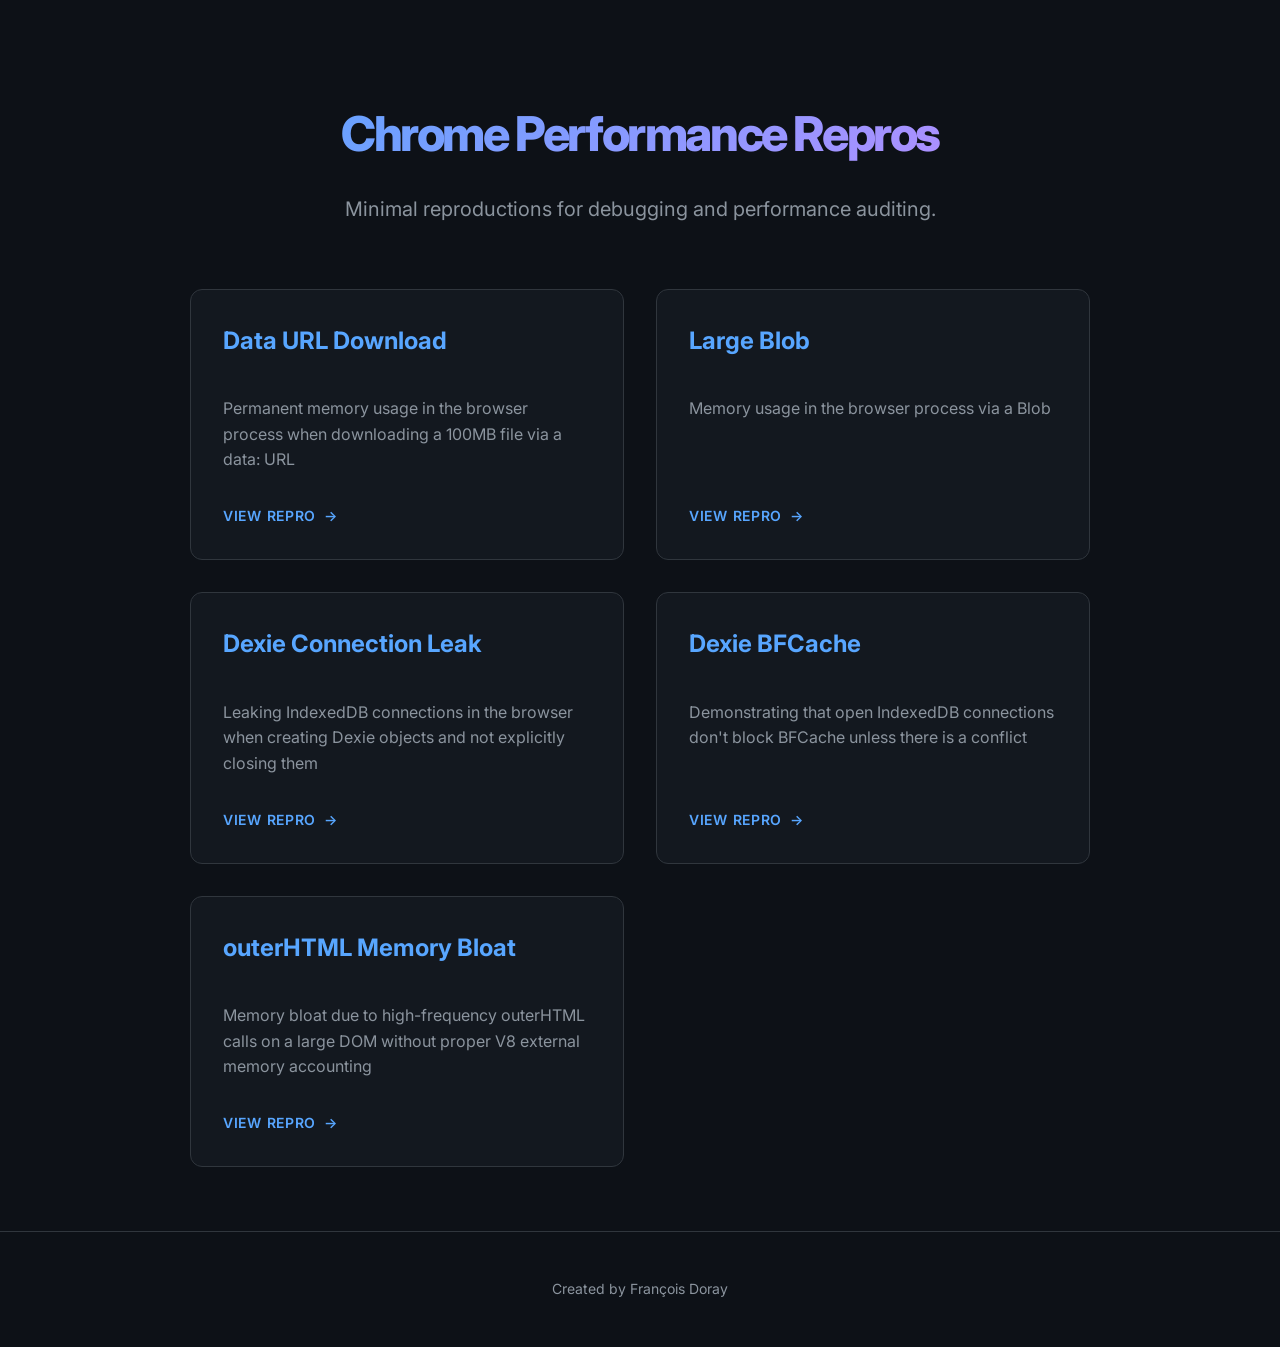
==== index.html @ 8e284225 "Remove broken dexie-delete-hang.html repro" ====
<!doctype html>
<html lang="en">
  <head>
    <meta charset="UTF-8" />
    <meta name="viewport" content="width=device-width, initial-scale=1.0" />
    <title>Chrome Performance Repros</title>
    <link rel="stylesheet" href="styles.css" />
    <link rel="preconnect" href="https://fonts.googleapis.com" />
    <link rel="preconnect" href="https://fonts.gstatic.com" crossorigin />
    <link
      href="https://fonts.googleapis.com/css2?family=Inter:wght@400;500;600;800&display=swap"
      rel="stylesheet"
    />
    <meta
      name="description"
      content="A collection of minimal reproductions for Chrome performance issues."
    />
  </head>
  <body>
    <div class="container">
      <header>
        <h1>Chrome Performance Repros</h1>
        <p class="subtitle">
          Minimal reproductions for debugging and performance auditing.
        </p>
      </header>

      <div class="repros-grid">
        <a href="data-url-download.html" class="card">
          <h2>Data URL Download</h2>
          <p>
            Permanent memory usage in the browser process when downloading a
            100MB file via a data: URL
          </p>
          <div class="card-footer">View Repro</div>
        </a>

        <a href="blob-leak.html" class="card">
          <h2>Large Blob</h2>
          <p>Memory usage in the browser process via a Blob</p>
          <div class="card-footer">View Repro</div>
        </a>

        <a href="dexie-leak.html" class="card">
          <h2>Dexie Connection Leak</h2>
          <p>
            Leaking IndexedDB connections in the browser when creating Dexie
            objects and not explicitly closing them
          </p>
          <div class="card-footer">View Repro</div>
        </a>
        <a href="bfcache-dexie.html" class="card">
          <h2>Dexie BFCache</h2>
          <p>
            Demonstrating that open IndexedDB connections don't block BFCache
            unless there is a conflict
          </p>
          <div class="card-footer">View Repro</div>
        </a>
        <a href="outer-html-leak.html" class="card">
          <h2>outerHTML Memory Bloat</h2>
          <p>
            Memory bloat due to high-frequency outerHTML calls on a large DOM
            without proper V8 external memory accounting
          </p>
          <div class="card-footer">View Repro</div>
        </a>

      </div>
    </div>

    <footer>
      <p>Created by François Doray</p>
    </footer>
  </body>
</html>
---- styles.css ----
:root {
  --bg-color: #0d1117;
  --panel-bg: rgba(22, 27, 34, 0.8);
  --text-color: #c9d1d9;
  --accent-color: #58a6ff;
  --secondary-color: #8b949e;
  --border-color: #30363d;
  --card-hover: #161b22;
  --transition: all 0.3s ease;
}

body {
  margin: 0;
  padding: 0;
  font-family:
    "Inter",
    -apple-system,
    BlinkMacSystemFont,
    "Segoe UI",
    Roboto,
    sans-serif;
  background-color: var(--bg-color);
  color: var(--text-color);
  line-height: 1.6;
  display: flex;
  flex-direction: column;
  min-height: 100vh;
}

a {
  color: var(--accent-color);
  text-decoration: none;
  transition: var(--transition);
}

a:hover {
  text-decoration: underline;
  filter: brightness(1.2);
}

code {
  font-family:
    "Fira Code", "Cascadia Code", Consolas, Monaco, "Andale Mono",
    "Ubuntu Mono", monospace;
  background: rgba(88, 166, 255, 0.1);
  color: var(--accent-color);
  padding: 0.2rem 0.4rem;
  border-radius: 4px;
  font-size: 0.9em;
}
.container {
  max-width: 900px;
  margin: 0 auto;
  padding: 4rem 2rem;
  flex-grow: 1;
}

header {
  text-align: center;
  margin-bottom: 4rem;
}

h1 {
  font-size: 3rem;
  font-weight: 800;
  margin-bottom: 0.5rem;
  background: linear-gradient(135deg, #58a6ff 0%, #bc8cff 100%);
  -webkit-background-clip: text;
  background-clip: text;
  -webkit-text-fill-color: transparent;
  letter-spacing: -0.05em;
}

p.subtitle {
  color: var(--secondary-color);
  font-size: 1.25rem;
}

.repros-grid {
  display: grid;
  grid-template-columns: repeat(auto-fit, minmax(280px, 1fr));
  gap: 2rem;
}

.card {
  background: var(--panel-bg);
  border: 1px solid var(--border-color);
  border-radius: 12px;
  padding: 2rem;
  text-decoration: none;
  color: inherit;
  transition: var(--transition);
  backdrop-filter: blur(10px);
  display: flex;
  flex-direction: column;
}

.card:hover {
  transform: translateY(-5px);
  border-color: var(--accent-color);
  background: var(--card-hover);
  box-shadow: 0 10px 30px rgba(0, 0, 0, 0.5);
  text-decoration: none;
}

.card h2 {
  margin-top: 0;
  font-size: 1.5rem;
  color: var(--accent-color);
}

.card p {
  color: var(--secondary-color);
  margin-bottom: 2rem;
  flex-grow: 1;
}

.card-footer {
  font-size: 0.875rem;
  font-weight: 600;
  text-transform: uppercase;
  letter-spacing: 0.05em;
  color: var(--accent-color);
  display: flex;
  align-items: center;
}

.card-footer::after {
  content: "→";
  margin-left: 0.5rem;
  transition: var(--transition);
}

.card:hover .card-footer::after {
  transform: translateX(5px);
}

footer {
  text-align: center;
  padding: 2rem;
  color: var(--secondary-color);
  font-size: 0.875rem;
  border-top: 1px solid var(--border-color);
}

/* Back button for subpages */
.back-link {
  display: inline-flex;
  align-items: center;
  color: var(--secondary-color);
  text-decoration: none;
  margin-bottom: 2rem;
  font-weight: 500;
  transition: var(--transition);
}

.back-link:hover {
  color: var(--accent-color);
  text-decoration: none;
}

.back-link::before {
  content: "←";
  margin-right: 0.5rem;
}

/* Specific Repro UI */
.repro-container {
  background: var(--panel-bg);
  border: 1px solid var(--border-color);
  border-radius: 16px;
  padding: 3rem;
  backdrop-filter: blur(10px);
}

.btn {
  background: var(--accent-color);
  color: white;
  border: none;
  padding: 0.75rem 1.5rem;
  border-radius: 8px;
  font-size: 1rem;
  font-weight: 600;
  cursor: pointer;
  transition: var(--transition);
  display: inline-block;
  text-decoration: none;
}

.btn:hover {
  filter: brightness(1.2);
  transform: translateY(-2px);
  box-shadow: 0 4px 12px rgba(88, 166, 255, 0.3);
}

.btn-secondary {
  background: transparent;
  border: 1px solid var(--border-color);
  color: var(--text-color);
  margin-left: 1rem;
}

.btn-secondary:hover {
  border-color: var(--secondary-color);
}

.status-panel {
  margin-top: 2rem;
  background: rgba(0, 0, 0, 0.2);
  border-radius: 8px;
  padding: 1.5rem;
  border-left: 4px solid var(--accent-color);
}

.status-item {
  display: flex;
  justify-content: space-between;
  margin-bottom: 0.5rem;
}

.status-label {
  color: var(--secondary-color);
}

.status-value {
  font-family: monospace;
  font-weight: 600;
}
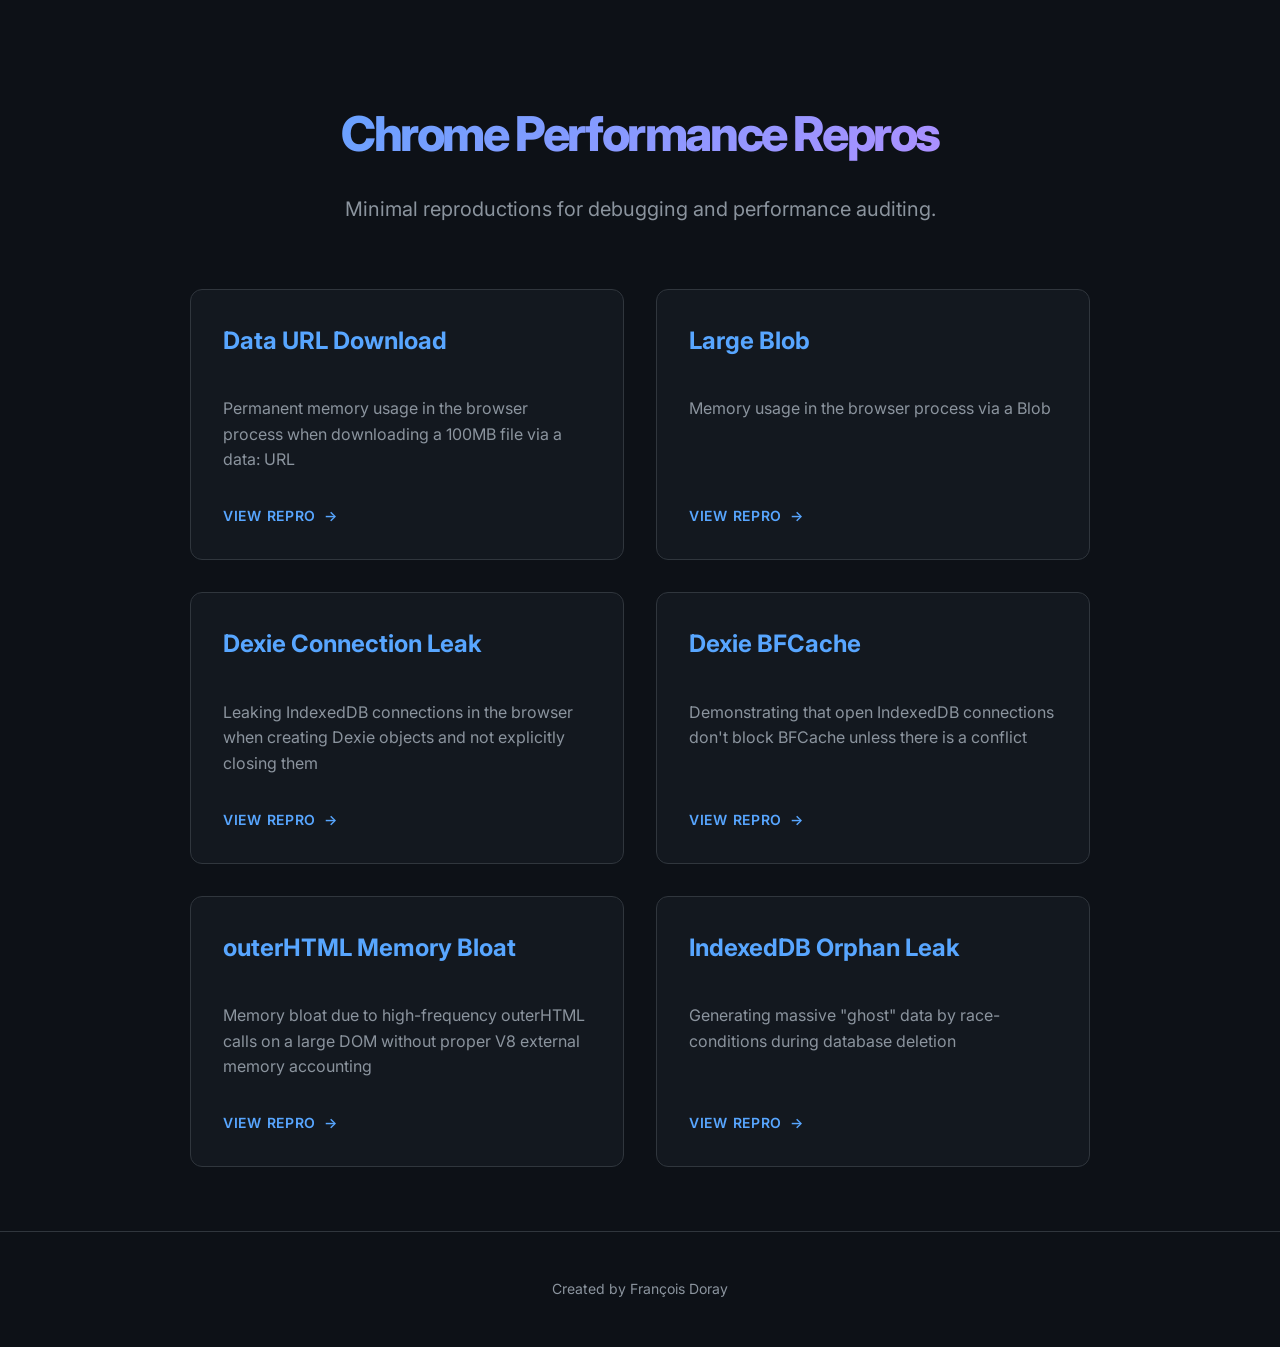
==== commit cbe0c23e: "Add IndexedDB Orphan Leak reproduction" ====
--- a/index.html
+++ b/index.html
@@ -66,6 +66,15 @@
           <div class="card-footer">View Repro</div>
         </a>
 
+        <a href="idb-orphan-leak.html" class="card">
+          <h2>IndexedDB Orphan Leak</h2>
+          <p>
+            Generating massive "ghost" data by race-conditions during database
+            deletion
+          </p>
+          <div class="card-footer">View Repro</div>
+        </a>
+
       </div>
     </div>
 
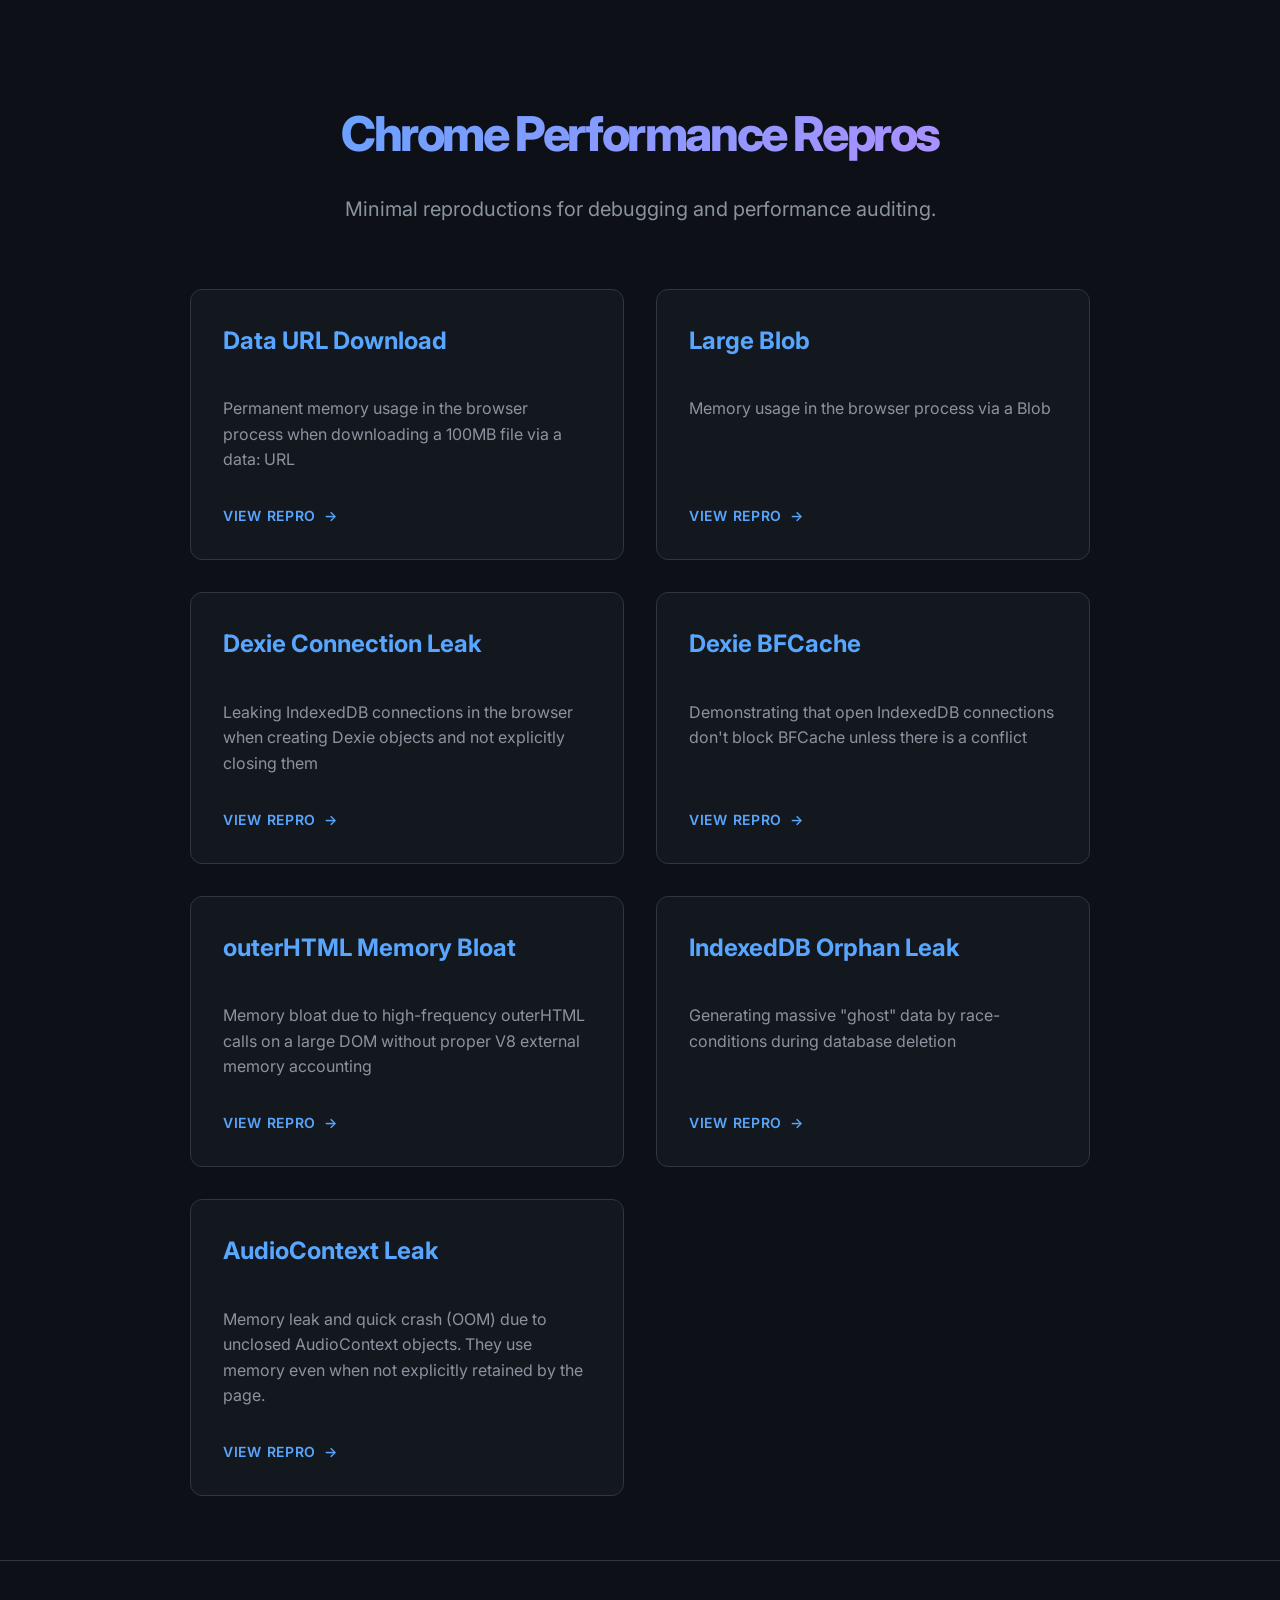
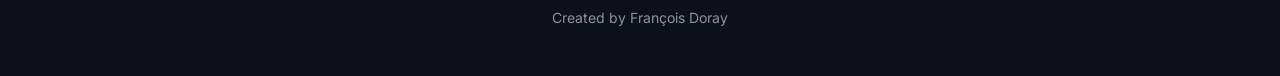
==== commit a6ae3412: "Add AudioContext leak repro" ====
--- a/index.html
+++ b/index.html
@@ -75,6 +75,15 @@
           <div class="card-footer">View Repro</div>
         </a>
 
+        <a href="audio-context-leak.html" class="card">
+          <h2>AudioContext Leak</h2>
+          <p>
+            Memory leak and quick crash (OOM) due to unclosed AudioContext objects.
+            They use memory even when not explicitly retained by the page.
+          </p>
+          <div class="card-footer">View Repro</div>
+        </a>
+
       </div>
     </div>
 
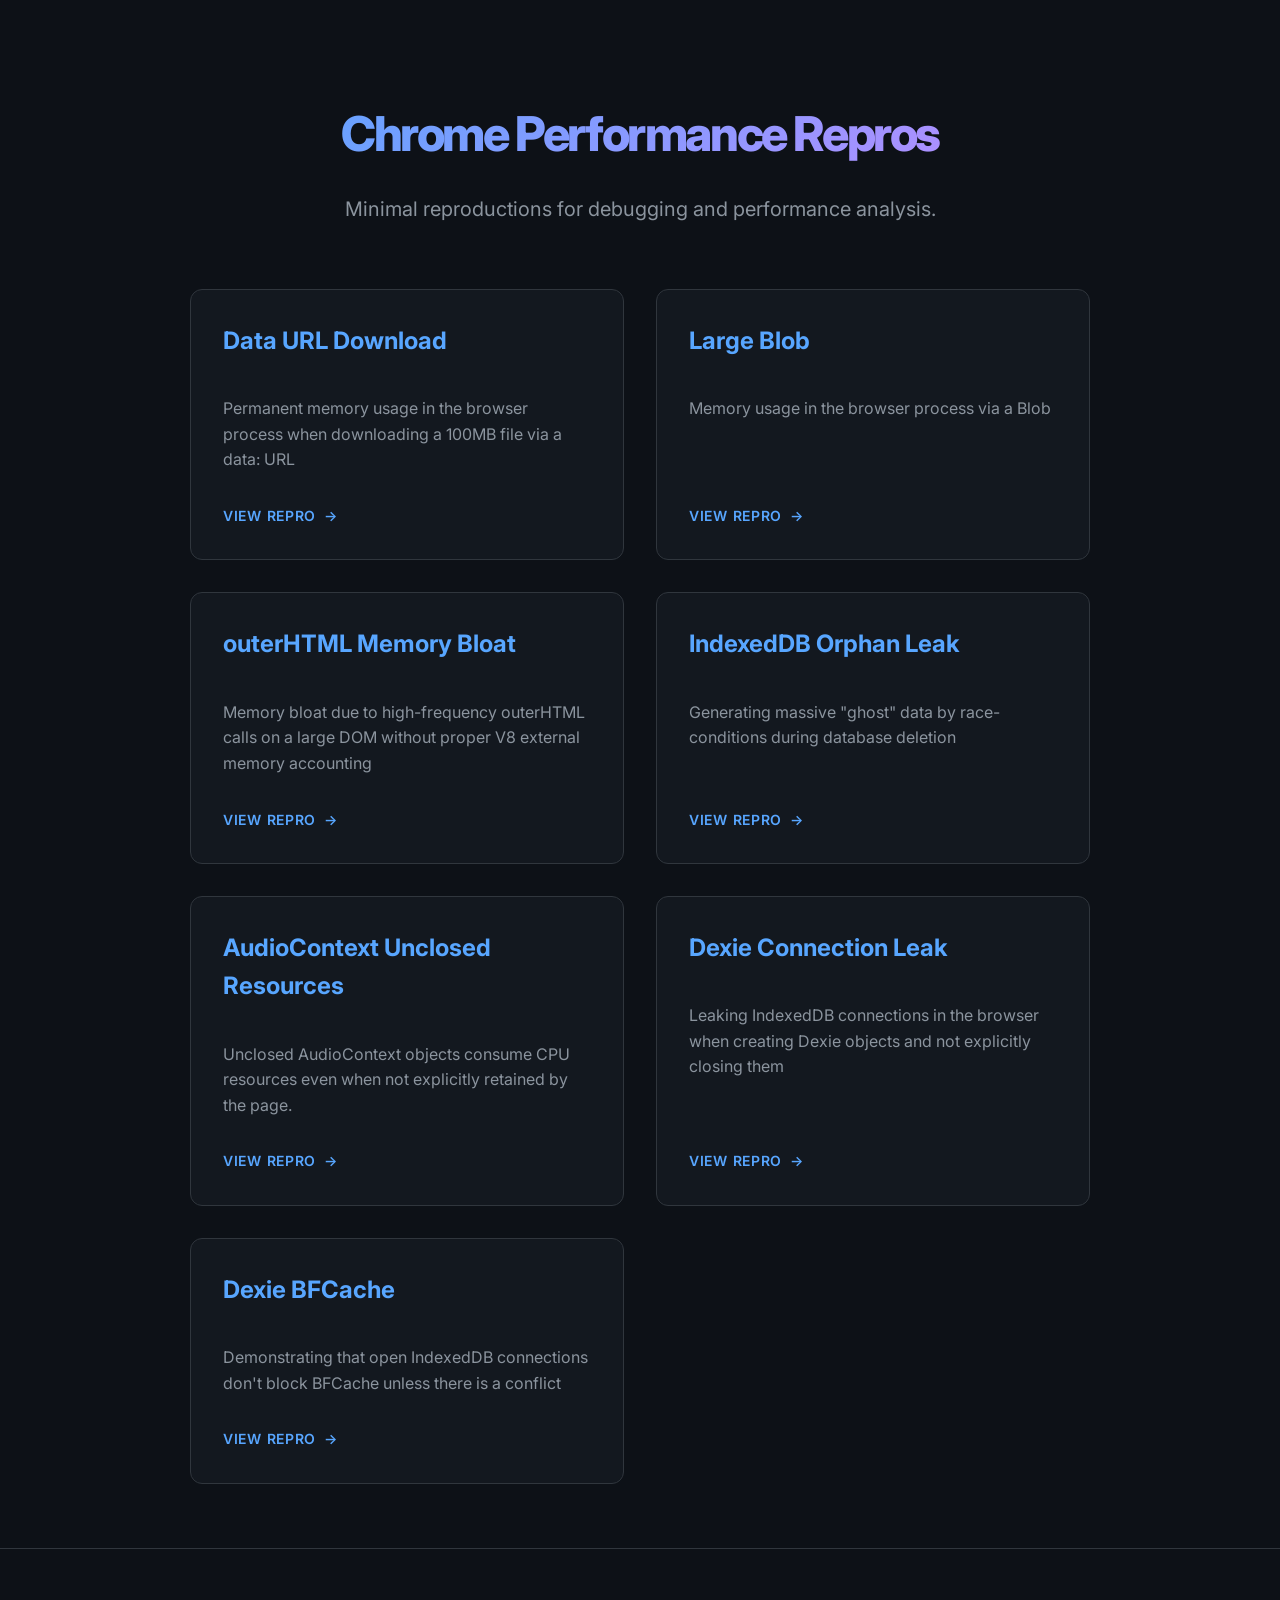
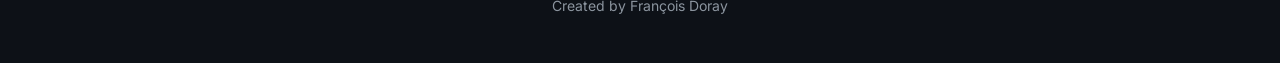
==== commit b2f0dfde: "Improve performance repros: update AudioContext, data: URL download, and IDB quota claims" ====
--- a/index.html
+++ b/index.html
@@ -21,7 +21,7 @@
       <header>
         <h1>Chrome Performance Repros</h1>
         <p class="subtitle">
-          Minimal reproductions for debugging and performance auditing.
+          Minimal reproductions for debugging and performance analysis.
         </p>
       </header>
 
@@ -41,22 +41,6 @@
           <div class="card-footer">View Repro</div>
         </a>
 
-        <a href="dexie-leak.html" class="card">
-          <h2>Dexie Connection Leak</h2>
-          <p>
-            Leaking IndexedDB connections in the browser when creating Dexie
-            objects and not explicitly closing them
-          </p>
-          <div class="card-footer">View Repro</div>
-        </a>
-        <a href="bfcache-dexie.html" class="card">
-          <h2>Dexie BFCache</h2>
-          <p>
-            Demonstrating that open IndexedDB connections don't block BFCache
-            unless there is a conflict
-          </p>
-          <div class="card-footer">View Repro</div>
-        </a>
         <a href="outer-html-leak.html" class="card">
           <h2>outerHTML Memory Bloat</h2>
           <p>
@@ -76,14 +60,29 @@
         </a>
 
         <a href="audio-context-leak.html" class="card">
-          <h2>AudioContext Leak</h2>
+          <h2>AudioContext Unclosed Resources</h2>
           <p>
-            Memory leak and quick crash (OOM) due to unclosed AudioContext objects.
-            They use memory even when not explicitly retained by the page.
+            Unclosed AudioContext objects consume CPU resources even when not explicitly retained by the page.
           </p>
           <div class="card-footer">View Repro</div>
         </a>
 
+        <a href="dexie-leak.html" class="card">
+          <h2>Dexie Connection Leak</h2>
+          <p>
+            Leaking IndexedDB connections in the browser when creating Dexie
+            objects and not explicitly closing them
+          </p>
+          <div class="card-footer">View Repro</div>
+        </a>
+        <a href="bfcache-dexie.html" class="card">
+          <h2>Dexie BFCache</h2>
+          <p>
+            Demonstrating that open IndexedDB connections don't block BFCache
+            unless there is a conflict
+          </p>
+          <div class="card-footer">View Repro</div>
+        </a>
       </div>
     </div>
 
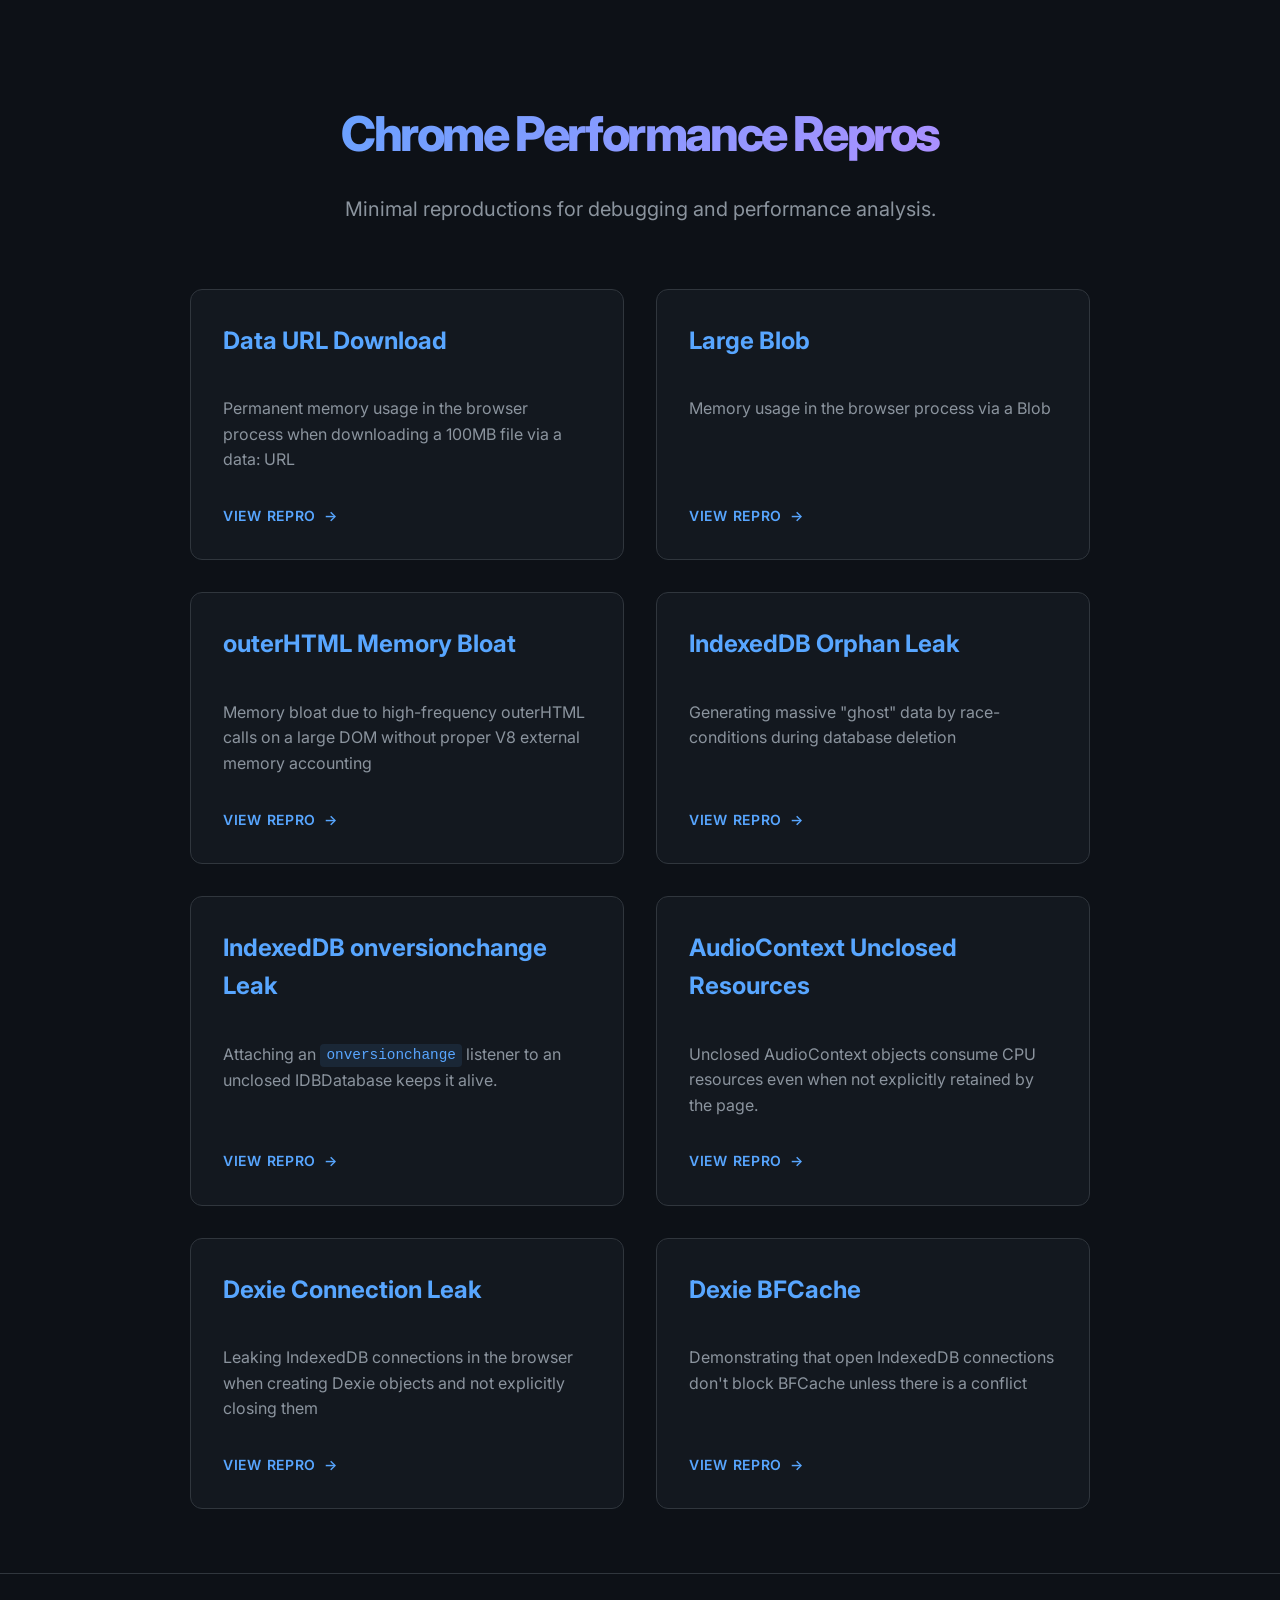
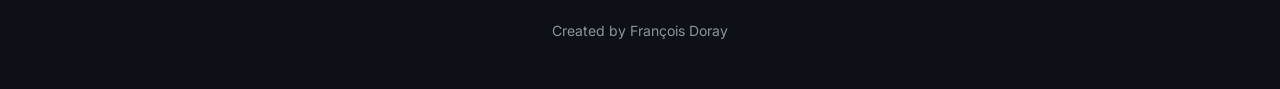
==== commit aaf3b238: "Add idb-onversionchange-leak repro" ====
--- a/index.html
+++ b/index.html
@@ -59,6 +59,14 @@
           <div class="card-footer">View Repro</div>
         </a>
 
+        <a href="idb-onversionchange-leak.html" class="card">
+          <h2>IndexedDB onversionchange Leak</h2>
+          <p>
+            Attaching an <code>onversionchange</code> listener to an unclosed IDBDatabase keeps it alive.
+          </p>
+          <div class="card-footer">View Repro</div>
+        </a>
+
         <a href="audio-context-leak.html" class="card">
           <h2>AudioContext Unclosed Resources</h2>
           <p>
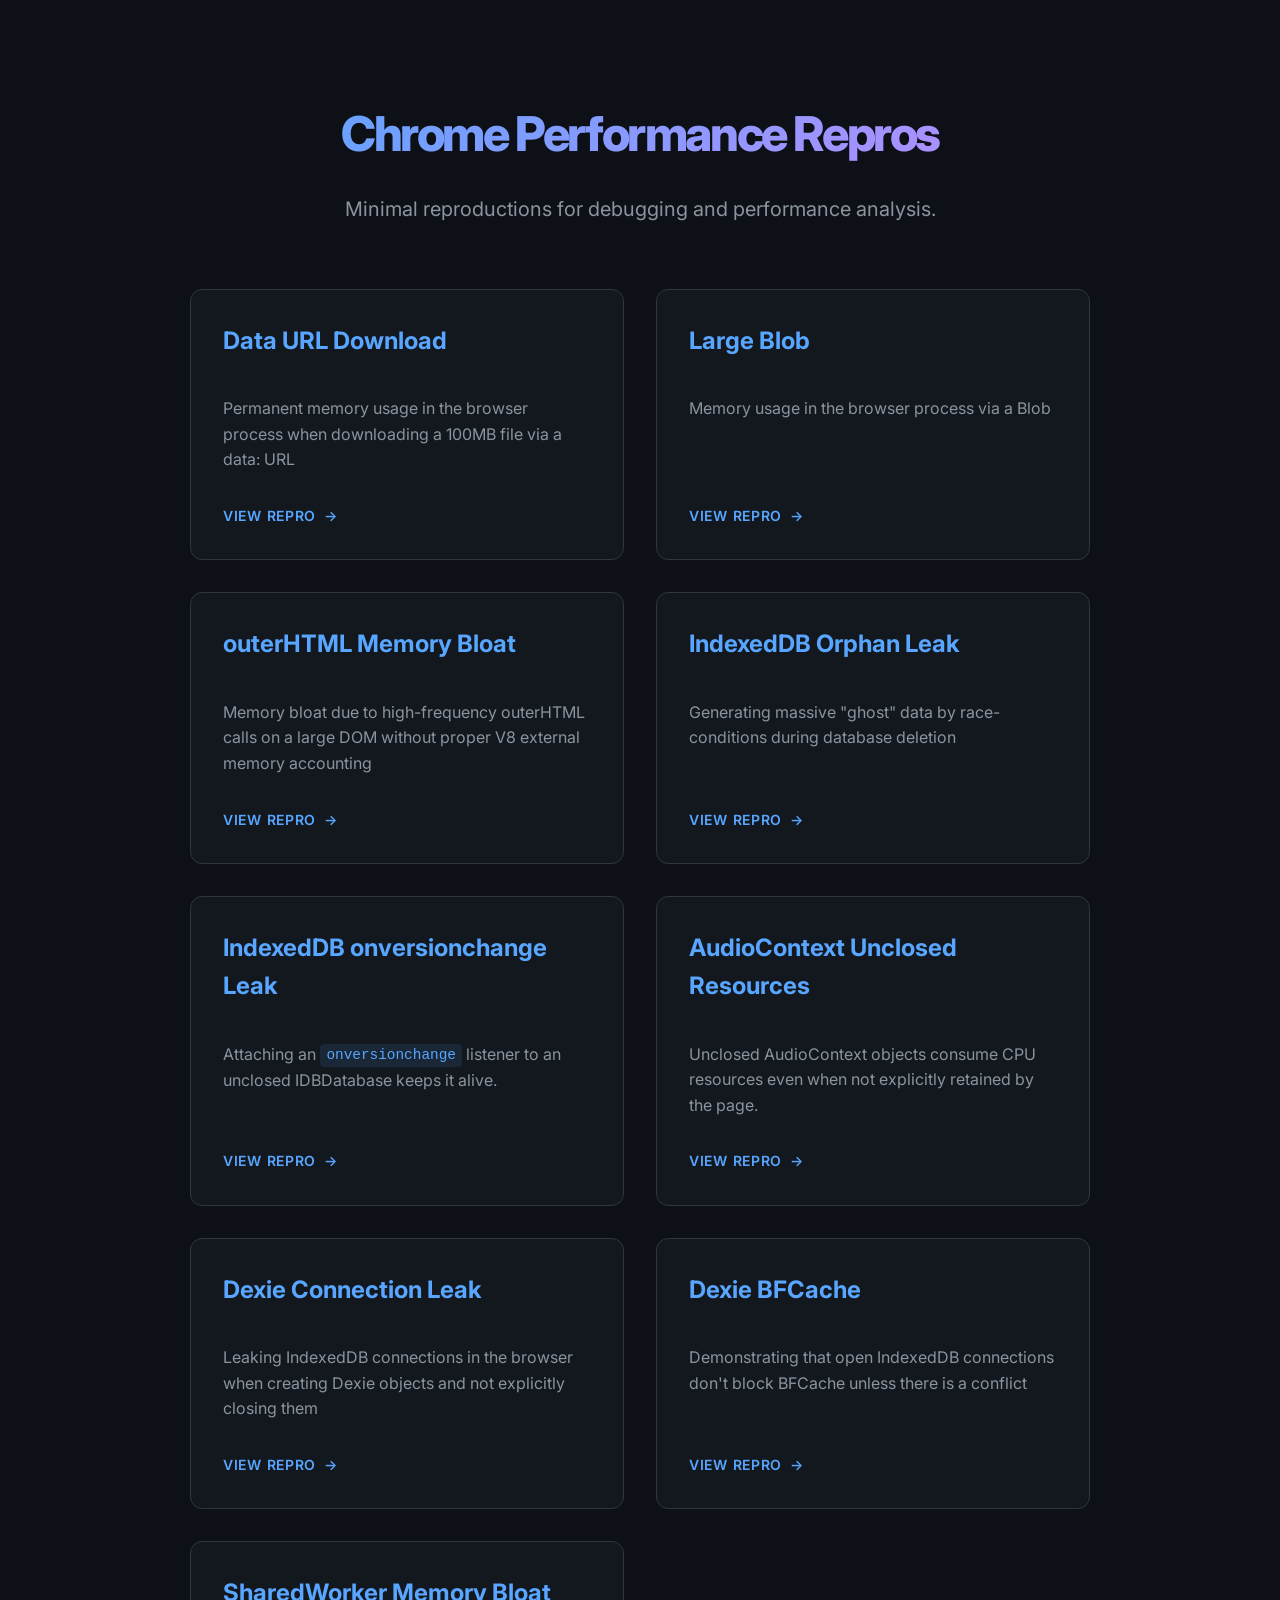
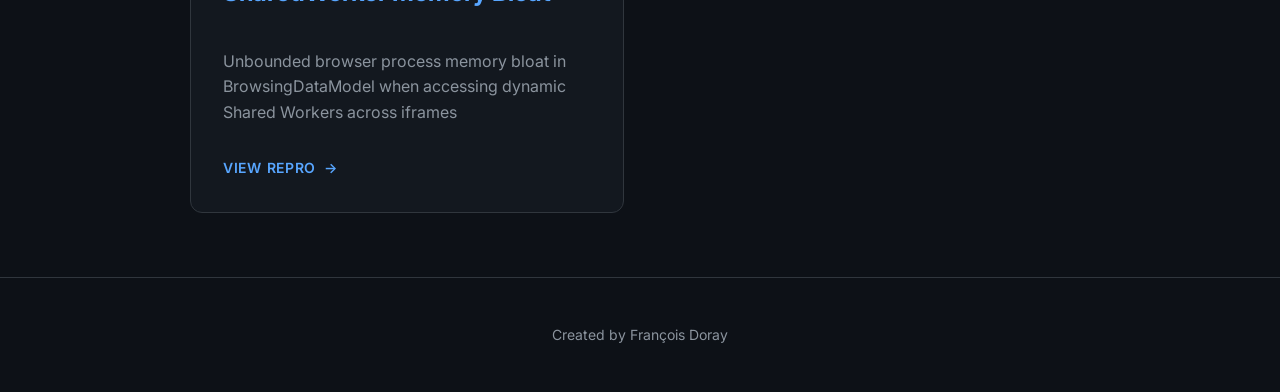
==== commit 8f804e92: "Add SharedWorker BrowsingDataModel memory bloat repro" ====
--- a/index.html
+++ b/index.html
@@ -91,6 +91,15 @@
           </p>
           <div class="card-footer">View Repro</div>
         </a>
+
+        <a href="shared-worker-leak.html" class="card">
+          <h2>SharedWorker Memory Bloat</h2>
+          <p>
+            Unbounded browser process memory bloat in BrowsingDataModel when
+            accessing dynamic Shared Workers across iframes
+          </p>
+          <div class="card-footer">View Repro</div>
+        </a>
       </div>
     </div>
 
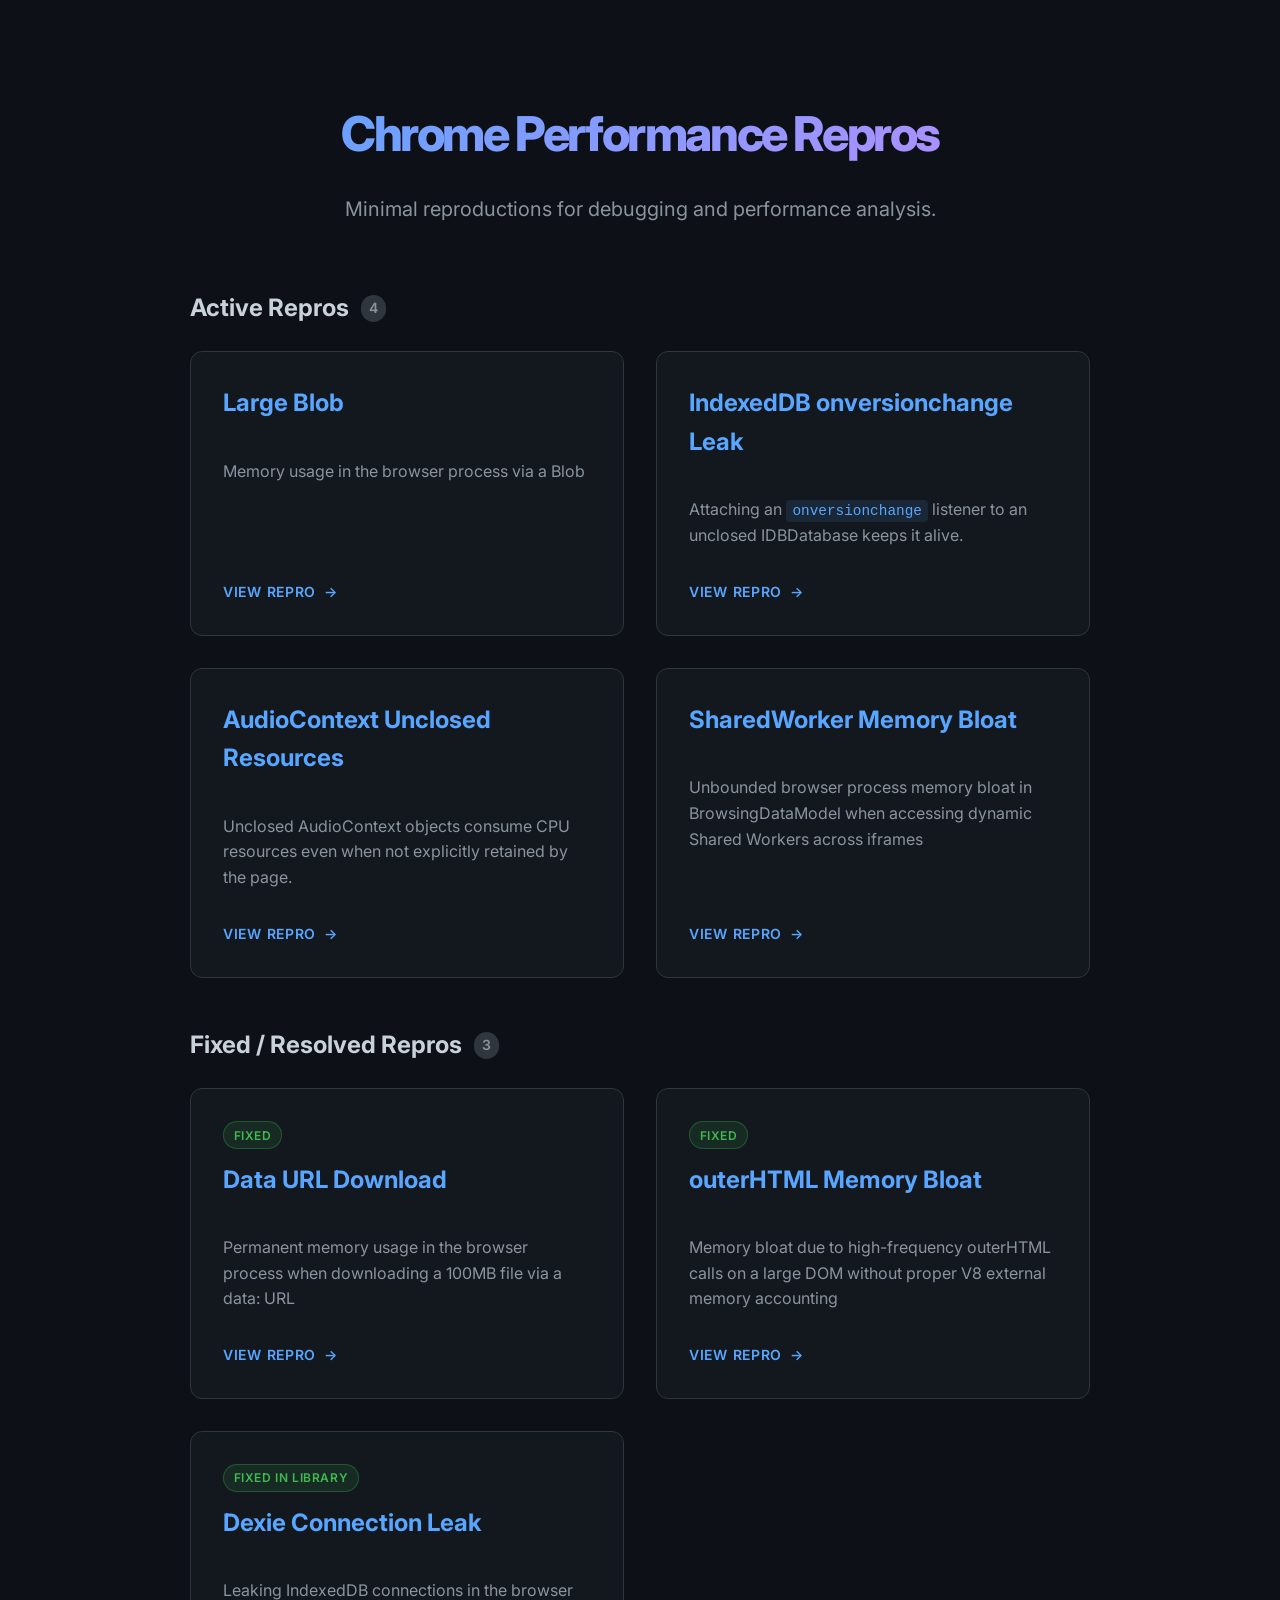
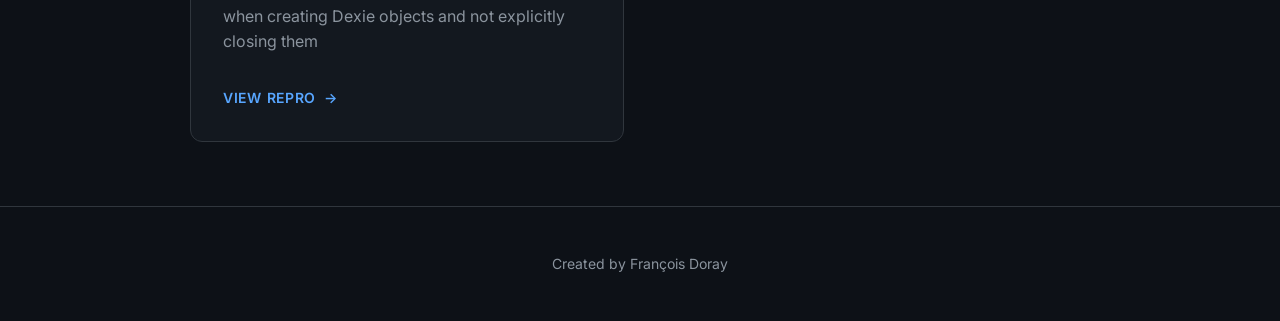
==== commit eb3b28f7: "Update repro statuses: mark fixed repros, delete obsolete ones, and link CLs" ====
--- a/index.html
+++ b/index.html
@@ -25,37 +25,11 @@
         </p>
       </header>
 
+      <h2 class="section-title">Active Repros <span class="count">4</span></h2>
       <div class="repros-grid">
-        <a href="data-url-download.html" class="card">
-          <h2>Data URL Download</h2>
-          <p>
-            Permanent memory usage in the browser process when downloading a
-            100MB file via a data: URL
-          </p>
-          <div class="card-footer">View Repro</div>
-        </a>
-
         <a href="blob-leak.html" class="card">
           <h2>Large Blob</h2>
           <p>Memory usage in the browser process via a Blob</p>
-          <div class="card-footer">View Repro</div>
-        </a>
-
-        <a href="outer-html-leak.html" class="card">
-          <h2>outerHTML Memory Bloat</h2>
-          <p>
-            Memory bloat due to high-frequency outerHTML calls on a large DOM
-            without proper V8 external memory accounting
-          </p>
-          <div class="card-footer">View Repro</div>
-        </a>
-
-        <a href="idb-orphan-leak.html" class="card">
-          <h2>IndexedDB Orphan Leak</h2>
-          <p>
-            Generating massive "ghost" data by race-conditions during database
-            deletion
-          </p>
           <div class="card-footer">View Repro</div>
         </a>
 
@@ -75,28 +49,44 @@
           <div class="card-footer">View Repro</div>
         </a>
 
-        <a href="dexie-leak.html" class="card">
-          <h2>Dexie Connection Leak</h2>
-          <p>
-            Leaking IndexedDB connections in the browser when creating Dexie
-            objects and not explicitly closing them
-          </p>
-          <div class="card-footer">View Repro</div>
-        </a>
-        <a href="bfcache-dexie.html" class="card">
-          <h2>Dexie BFCache</h2>
-          <p>
-            Demonstrating that open IndexedDB connections don't block BFCache
-            unless there is a conflict
-          </p>
-          <div class="card-footer">View Repro</div>
-        </a>
-
         <a href="shared-worker-leak.html" class="card">
           <h2>SharedWorker Memory Bloat</h2>
           <p>
             Unbounded browser process memory bloat in BrowsingDataModel when
             accessing dynamic Shared Workers across iframes
+          </p>
+          <div class="card-footer">View Repro</div>
+        </a>
+      </div>
+
+      <h2 class="section-title">Fixed / Resolved Repros <span class="count">3</span></h2>
+      <div class="repros-grid">
+        <a href="data-url-download.html" class="card">
+          <span class="badge badge-fixed">Fixed</span>
+          <h2>Data URL Download</h2>
+          <p>
+            Permanent memory usage in the browser process when downloading a
+            100MB file via a data: URL
+          </p>
+          <div class="card-footer">View Repro</div>
+        </a>
+
+        <a href="outer-html-leak.html" class="card">
+          <span class="badge badge-fixed">Fixed</span>
+          <h2>outerHTML Memory Bloat</h2>
+          <p>
+            Memory bloat due to high-frequency outerHTML calls on a large DOM
+            without proper V8 external memory accounting
+          </p>
+          <div class="card-footer">View Repro</div>
+        </a>
+
+        <a href="dexie-leak.html" class="card">
+          <span class="badge badge-fixed">Fixed in Library</span>
+          <h2>Dexie Connection Leak</h2>
+          <p>
+            Leaking IndexedDB connections in the browser when creating Dexie
+            objects and not explicitly closing them
           </p>
           <div class="card-footer">View Repro</div>
         </a>
--- a/styles.css
+++ b/styles.css
@@ -226,3 +226,86 @@
   font-family: monospace;
   font-weight: 600;
 }
+
+/* Badges */
+.badge {
+  display: inline-flex;
+  align-items: center;
+  font-size: 0.75rem;
+  font-weight: 600;
+  text-transform: uppercase;
+  letter-spacing: 0.05em;
+  padding: 0.2rem 0.6rem;
+  border-radius: 9999px;
+  width: fit-content;
+  margin-bottom: 0.75rem;
+}
+
+.badge-fixed {
+  background: rgba(46, 160, 67, 0.15);
+  color: #3fb950;
+  border: 1px solid rgba(46, 160, 67, 0.4);
+}
+
+/* Sections on home page */
+.section-title {
+  font-size: 1.5rem;
+  font-weight: 700;
+  margin: 3rem 0 1.5rem;
+  color: var(--text-color);
+  display: flex;
+  align-items: center;
+  gap: 0.75rem;
+}
+
+.section-title:first-of-type {
+  margin-top: 0;
+}
+
+.section-title .count {
+  font-size: 0.875rem;
+  font-weight: 600;
+  background: var(--border-color);
+  color: var(--secondary-color);
+  padding: 0.15rem 0.5rem;
+  border-radius: 9999px;
+}
+
+/* Info Box */
+.info-box {
+  background: rgba(0, 0, 0, 0.2);
+  border: 1px solid var(--border-color);
+  border-radius: 8px;
+  padding: 1.25rem 1.5rem;
+  margin-bottom: 2rem;
+}
+
+.info-box.fixed {
+  border-left: 4px solid #3fb950;
+}
+
+.info-box h3 {
+  margin: 0 0 0.5rem;
+  font-size: 1.1rem;
+  color: var(--text-color);
+  display: flex;
+  align-items: center;
+  gap: 0.5rem;
+}
+
+.info-box p {
+  margin: 0.5rem 0;
+  color: var(--secondary-color);
+  font-size: 0.95rem;
+}
+
+.info-box ul {
+  margin: 0.5rem 0 0.5rem 1.5rem;
+  padding: 0;
+  color: var(--secondary-color);
+  font-size: 0.95rem;
+}
+
+.info-box li {
+  margin-bottom: 0.35rem;
+}
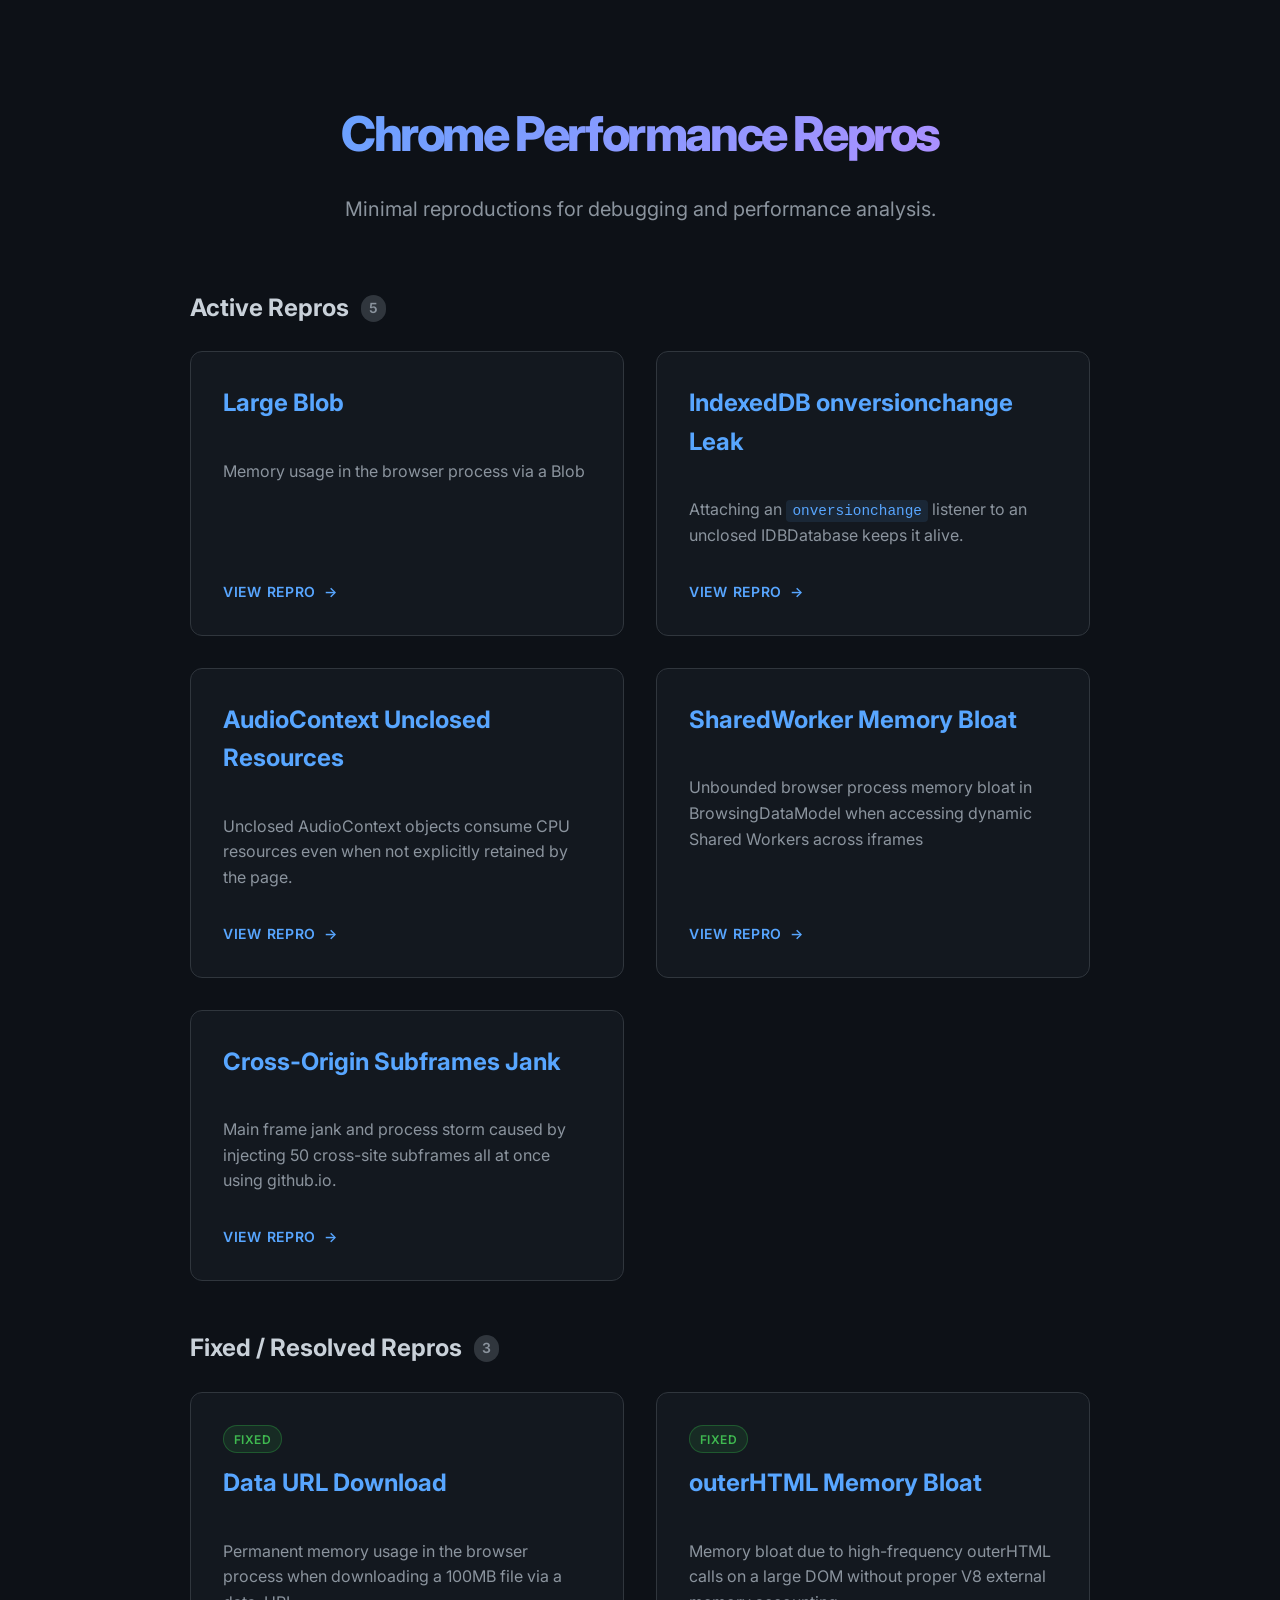
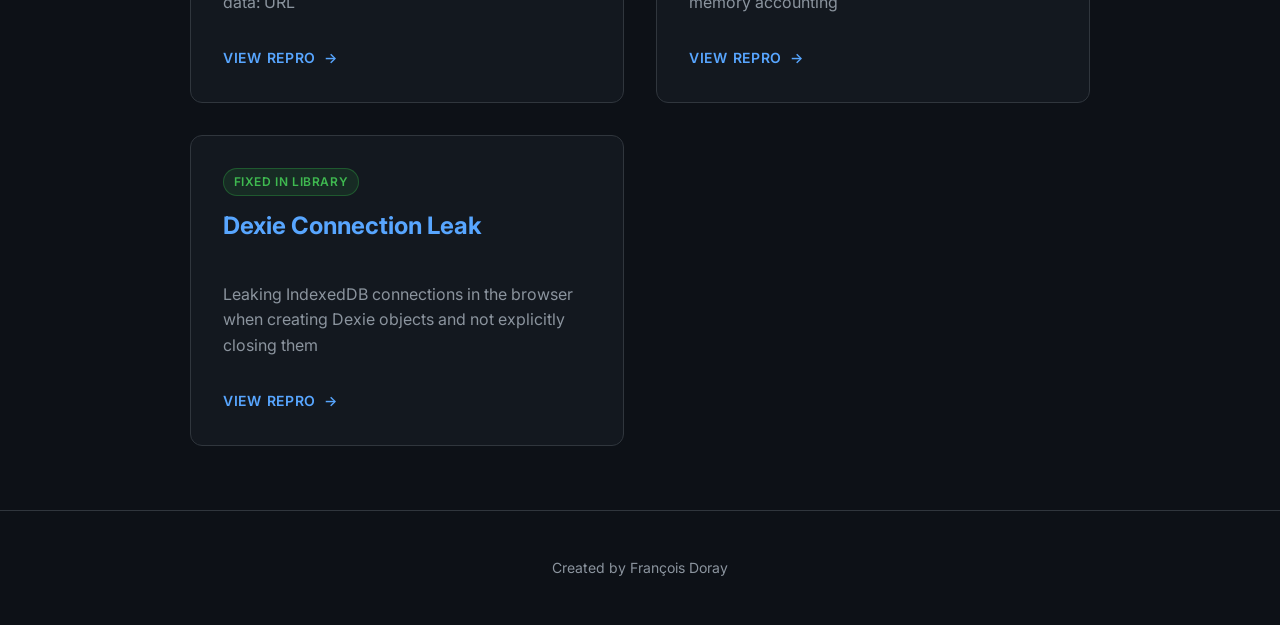
==== commit 90395a92: "Add cross-origin subframes jank repro" ====
--- a/index.html
+++ b/index.html
@@ -25,7 +25,7 @@
         </p>
       </header>
 
-      <h2 class="section-title">Active Repros <span class="count">4</span></h2>
+      <h2 class="section-title">Active Repros <span class="count">5</span></h2>
       <div class="repros-grid">
         <a href="blob-leak.html" class="card">
           <h2>Large Blob</h2>
@@ -54,6 +54,15 @@
           <p>
             Unbounded browser process memory bloat in BrowsingDataModel when
             accessing dynamic Shared Workers across iframes
+          </p>
+          <div class="card-footer">View Repro</div>
+        </a>
+
+        <a href="cross-origin-subframes-jank.html" class="card">
+          <h2>Cross-Origin Subframes Jank</h2>
+          <p>
+            Main frame jank and process storm caused by injecting 50 cross-site
+            subframes all at once using github.io.
           </p>
           <div class="card-footer">View Repro</div>
         </a>
